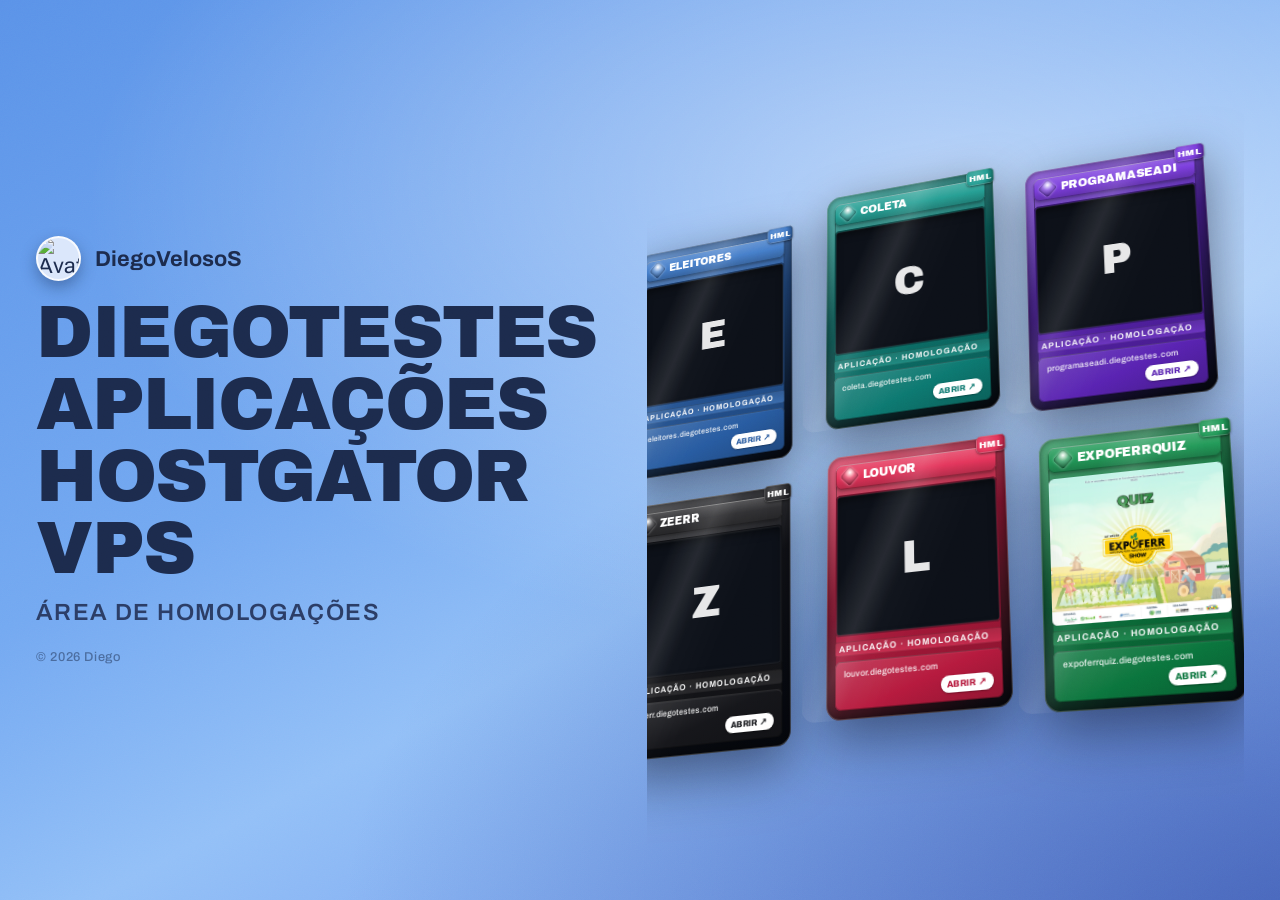
==== index.html @ e5ea360d "first commit Co-Authored-By: Claude Sonnet 5 <noreply@anthropic.com>" ====
<!doctype html>
<html lang="pt-BR">
<head>
<meta charset="utf-8">
<meta name="viewport" content="width=device-width, initial-scale=1">
<title>DiegoTestes — Aplicações HostGator VPS</title>
<meta name="description" content="Área de homologações — menu das aplicações hospedadas na VPS diegotestes.com">
<meta name="robots" content="noindex, nofollow">
<link rel="icon" href="data:image/svg+xml,%3Csvg xmlns='http://www.w3.org/2000/svg' viewBox='0 0 100 100'%3E%3Crect width='100' height='100' rx='24' fill='%235a8ee2'/%3E%3Ctext x='50' y='70' font-size='62' text-anchor='middle' fill='white' font-family='Arial' font-weight='bold'%3ED%3C/text%3E%3C/svg%3E">
<link rel="preconnect" href="https://fonts.googleapis.com">
<link rel="preconnect" href="https://fonts.gstatic.com" crossorigin>
<link href="https://fonts.googleapis.com/css2?family=Archivo+Black&family=Archivo:wght@400;500;600;700&display=swap" rel="stylesheet">
<style>
  :root{
    --ink:#1c2b4d;
    --ink-2:#2b3d66;
  }
  *{box-sizing:border-box;}
  html,body{margin:0;height:100%;}
  body{
    font-family:"Archivo",-apple-system,BlinkMacSystemFont,"Segoe UI",Roboto,Arial,sans-serif;
    color:var(--ink);
    height:100vh;height:100dvh;
    overflow:hidden;
    background:
      radial-gradient(120% 90% at 74% 22%, rgba(255,255,255,.50), rgba(255,255,255,0) 56%),
      radial-gradient(130% 120% at 102% 104%, rgba(38,58,140,.50), rgba(38,58,140,0) 58%),
      linear-gradient(152deg, #5b93e8 0%, #74a9f1 40%, #93c0f7 60%, #6b93ea 100%);
  }
  a{color:inherit;text-decoration:none;}

  /* fine film grain, like the reference */
  body::after{
    content:"";
    position:fixed;inset:0;
    pointer-events:none;
    opacity:.05;
    mix-blend-mode:overlay;
    background-image:url("data:image/svg+xml,%3Csvg xmlns='http://www.w3.org/2000/svg'%3E%3Cfilter id='n'%3E%3CfeTurbulence type='fractalNoise' baseFrequency='0.85' numOctaves='2' stitchTiles='stitch'/%3E%3C/filter%3E%3Crect width='100%25' height='100%25' filter='url(%23n)'/%3E%3C/svg%3E");
  }

  .page{
    position:relative;
    height:100%;
    display:flex;
    align-items:center;
    justify-content:center;
    gap:clamp(20px,4vw,64px);
    padding:clamp(16px,4vmin,64px);
    max-width:1480px;
    margin:0 auto;
    overflow:hidden;
  }

  /* ---------- HERO ---------- */
  .hero{
    flex:1 1 42%;
    max-width:560px;
    display:flex;
    flex-direction:column;
    justify-content:center;
    gap:clamp(.4rem,1.6vh,1.1rem);
    min-height:0;
  }
  .brand{display:flex;align-items:center;gap:.65em;width:max-content;font-size:clamp(1rem,2.4vmin,1.5rem);}
  .brand .avatar{
    width:2.1em;height:2.1em;border-radius:50%;
    border:2px solid rgba(255,255,255,.8);
    box-shadow:0 .3em .7em rgba(15,32,70,.35);
    background:#dbe7fb;object-fit:cover;flex:none;
  }
  .brand .who{font-weight:700;font-size:1em;color:var(--ink);}
  .brand:hover .who{text-decoration:underline;}

  .title{
    font-family:"Archivo Black","Archivo",sans-serif;
    font-weight:400;
    font-size:clamp(1.7rem, min(6.4vw, 9vh), 4.6rem);
    line-height:.98;
    letter-spacing:-.02em;
    text-transform:uppercase;
    color:var(--ink);
    margin:0;
  }
  .subtitle{
    font-size:clamp(.85rem, min(1.9vw, 2.6vh), 1.5rem);
    font-weight:600;
    letter-spacing:.06em;
    text-transform:uppercase;
    color:var(--ink-2);
    margin:0;
  }
  .sign{
    font-weight:500;
    font-size:clamp(.66rem, 1.2vw, .8rem);
    letter-spacing:.05em;
    color:var(--ink);
    opacity:.5;
    margin:.7rem 0 0;
  }

  /* ---------- STAGE / DECK 3D ---------- */
  .stage{
    flex:1 1 58%;
    height:100%;
    display:flex;
    align-items:center;
    justify-content:center;
    overflow:hidden;
    perspective:1600px;
    perspective-origin:60% 40%;
  }
  .deck{
    --cw:clamp(104px, min(14.5vw, 23vh), 210px);
    --gap:calc(var(--cw) * 0.16);
    display:grid;
    grid-template-columns:repeat(3, var(--cw));
    gap:var(--gap);
    transform-style:preserve-3d;
    transform:translateX(-4%) rotateX(20deg) rotateY(-18deg) rotate(-2.5deg);
  }
  /* ===== Carta estilo TCG ===== */
  .card{
    position:relative;
    display:block;
    width:var(--cw);
    aspect-ratio:5/7;
    font-size:calc(var(--cw) * 0.092);
    transform-style:preserve-3d;
    transform:translate3d(var(--tx,0), var(--ty,0), var(--tz,0)) rotate(var(--rot,0));
    transition:transform .45s cubic-bezier(.22,.61,.36,1), filter .45s ease;
    color:var(--fg,#fff);
    --edge:color-mix(in srgb, var(--accent) 52%, #05070d);
    --edge-hi:color-mix(in srgb, var(--accent) 68%, #ffffff);
    --panel:color-mix(in srgb, var(--accent) 80%, #0a0d16);
    --plate:color-mix(in srgb, var(--accent) 90%, #ffffff);
    filter:drop-shadow(0 calc(var(--cw)*0.10) calc(var(--cw)*0.14) rgba(6,10,25,.5));
  }
  .card:hover,
  .card:focus-visible{
    transform:translate3d(var(--tx,0), calc(var(--ty,0) - var(--cw)*0.09), calc(var(--tz,0) + var(--cw)*0.30)) rotate(0deg);
    filter:drop-shadow(0 calc(var(--cw)*0.16) calc(var(--cw)*0.18) rgba(6,10,25,.6));
    outline:none;
    z-index:5;
  }

  .card .frame{
    position:absolute;inset:0;
    display:flex;flex-direction:column;
    gap:.34em;
    padding:.5em;
    border-radius:.86em;
    background:linear-gradient(150deg, var(--edge-hi) 0%, var(--edge) 46%, #04060b 100%);
    box-shadow:
      inset 0 0 0 .055em rgba(255,255,255,.20),
      inset 0 0 .5em rgba(0,0,0,.55);
  }
  .card .frame::before{
    content:"";
    position:absolute;inset:.5em;
    border-radius:.5em;
    background:linear-gradient(160deg,
      color-mix(in srgb, var(--panel) 76%, #fff) 0%,
      var(--panel) 42%,
      color-mix(in srgb, var(--panel) 72%, #000) 100%);
    box-shadow:inset 0 0 0 .05em rgba(0,0,0,.4);
    z-index:0;
  }
  .card .frame > *{position:relative;z-index:1;}

  .card .titlebar{
    display:flex;align-items:center;gap:.4em;
    padding:.34em .5em;
    border-radius:.38em;
    background:linear-gradient(180deg,
      color-mix(in srgb, var(--plate) 82%, #fff) 0%,
      var(--plate) 52%,
      color-mix(in srgb, var(--plate) 78%, #000) 100%);
    box-shadow:
      inset 0 .05em 0 rgba(255,255,255,.45),
      inset 0 0 0 .05em rgba(0,0,0,.28),
      0 .1em .18em rgba(0,0,0,.32);
  }
  .card .gem{
    width:.8em;height:.8em;flex:none;
    border-radius:.12em;
    transform:rotate(45deg);
    background:radial-gradient(circle at 32% 30%, #fff 0%, var(--edge-hi) 42%, var(--edge) 100%);
    box-shadow:0 0 .18em rgba(255,255,255,.55), inset 0 0 .1em rgba(0,0,0,.45);
  }
  .card .cardname{
    flex:1;min-width:0;
    font-family:"Archivo Black","Archivo",sans-serif;
    font-size:.72em;line-height:1;
    letter-spacing:-.02em;
    text-transform:uppercase;
    white-space:nowrap;overflow:hidden;text-overflow:ellipsis;
  }

  .card .art{
    position:relative;
    flex:1;min-height:0;
    border-radius:.3em;
    overflow:hidden;
    background:#0c1018;
    box-shadow:
      inset 0 0 0 .09em var(--edge),
      inset 0 0 0 .13em rgba(255,255,255,.10),
      inset 0 .3em .55em rgba(0,0,0,.5);
  }
  .card .art:has(img.ready) .ph{opacity:0;}
  .card .art .ph{
    position:absolute;inset:0;
    display:flex;align-items:center;justify-content:center;
    font-family:"Archivo Black","Archivo",sans-serif;
    font-size:2.6em;line-height:1;
    color:#fff;opacity:.9;
    user-select:none;
  }
  .card .art img{
    position:absolute;inset:0;
    width:100%;height:100%;
    object-fit:cover;object-position:top center;
    opacity:0;transition:opacity .5s ease;
  }
  .card .art img.ready{opacity:1;}

  .card .typeline{
    padding:.24em .5em;
    border-radius:.3em;
    font-size:.5em;
    font-weight:700;
    letter-spacing:.12em;
    text-transform:uppercase;
    white-space:nowrap;overflow:hidden;text-overflow:ellipsis;
    background:linear-gradient(180deg,
      color-mix(in srgb, var(--plate) 74%, #000) 0%,
      color-mix(in srgb, var(--plate) 88%, #000) 100%);
    box-shadow:inset 0 0 0 .07em rgba(0,0,0,.32);
    opacity:.95;
  }

  .card .textbox{
    display:flex;flex-direction:column;gap:.3em;
    padding:.46em .55em;
    border-radius:.34em;
    background:linear-gradient(160deg,
      color-mix(in srgb, var(--panel) 86%, #fff) 0%,
      var(--panel) 52%,
      color-mix(in srgb, var(--panel) 80%, #000) 100%);
    box-shadow:inset 0 0 0 .06em rgba(0,0,0,.3), inset 0 .08em 0 rgba(255,255,255,.14);
  }
  .card .host{
    font-size:.5em;font-weight:600;opacity:.82;
    white-space:nowrap;overflow:hidden;text-overflow:ellipsis;
  }
  .card .row{
    display:flex;align-items:center;justify-content:flex-end;
  }
  .card .cta{
    font-size:.5em;font-weight:800;letter-spacing:.05em;
    padding:.36em .7em;border-radius:999px;
    background:var(--fg);color:var(--panel);
    box-shadow:0 .1em .2em rgba(0,0,0,.35);
  }

  .card .badge{
    position:absolute;right:-.16em;top:-.16em;z-index:3;
    min-width:1.7em;height:1.7em;padding:0 .32em;
    display:flex;align-items:center;justify-content:center;
    font-family:"Archivo Black","Archivo",sans-serif;
    font-size:.56em;letter-spacing:.03em;
    color:var(--fg);
    border-radius:.5em;
    background:radial-gradient(circle at 34% 28%,
      color-mix(in srgb, var(--plate) 86%, #fff) 0%,
      var(--plate) 52%, var(--edge) 100%);
    box-shadow:
      inset 0 0 0 .09em rgba(255,255,255,.28),
      inset 0 0 .2em rgba(0,0,0,.5),
      0 .12em .24em rgba(0,0,0,.45);
  }
  .card .foil{
    position:absolute;inset:0;z-index:4;
    border-radius:.86em;
    pointer-events:none;
    background:linear-gradient(115deg,
      transparent 32%,
      rgba(255,255,255,.32) 44%,
      rgba(255,255,255,.05) 52%,
      transparent 66%);
    mix-blend-mode:screen;
    opacity:.32;
    transform:translateX(-14%);
    transition:opacity .45s ease, transform .6s ease;
  }
  .card:hover .foil,
  .card:focus-visible .foil{opacity:.7;transform:translateX(14%);}

  .noscript{
    background:rgba(255,255,255,.92);
    border-radius:16px;padding:16px 20px;
    font-weight:600;color:var(--ink);
    max-width:360px;
  }

  /* ---------- RETRATO / TELAS ESTREITAS ---------- */
  @media (max-width:1000px){
    .page{
      flex-direction:column;
      justify-content:center;
      gap:clamp(12px,3vh,28px);
      padding:clamp(14px,4vw,32px);
    }
    .hero{flex:0 0 auto;max-width:none;gap:.35rem;}
    .title{font-size:clamp(1.4rem, min(7vw, 6.5vh), 2.9rem);}
    .stage{flex:1 1 auto;height:auto;width:100%;perspective:none;}
    .deck{
      --cw:min(43vw, 13.5vh);
      grid-template-columns:repeat(2, var(--cw));
      justify-content:center;
      transform:none;
    }
    .card{transform:none !important;aspect-ratio:3/4;}
  }
  @media (max-width:1000px) and (orientation:landscape){
    .page{flex-direction:row;}
    .hero{flex:1 1 38%;}
    .stage{height:100%;}
    .deck{--cw:min(19vw, 24vh);grid-template-columns:repeat(3, var(--cw));}
    .card{aspect-ratio:5/7;}
  }
</style>
</head>
<body>
  <main class="page">
    <section class="hero">
      <a class="brand" href="https://github.com/DiegoVelosoS" target="_blank" rel="noopener">
        <img class="avatar" src="https://github.com/DiegoVelosoS.png?size=140" alt="Avatar de DiegoVelosoS">
        <span class="who">DiegoVelosoS</span>
      </a>
      <h1 class="title">DiegoTestes Aplicações HostGator VPS</h1>
      <p class="subtitle">Área de homologações</p>
      <p class="sign">© 2026 Diego</p>
    </section>

    <section class="stage">
      <div class="deck" id="deck">
        <noscript><div class="noscript">Ative o JavaScript para carregar os cards das aplicações.</div></noscript>
      </div>
    </section>
  </main>

<script>
  /* =======================================================================
     👉 EDITE ESTA LISTA com as aplicações hospedadas na VPS (diegotestes.com).
        name   : nome da carta
        url    : link aberto ao clicar (tela de entrada da aplicação)
        accent : cor da carta (opcional; padrão azul)
        shot   : URL usada só para o print ao vivo (opcional; padrão = url)
        img    : caminho de uma imagem fixa p/ a "arte" (ex.: "assets/foo.png")
        noshot : true  -> não tenta screenshot, mostra só a inicial do app
        type   : texto da linha de tipo (padrão "Aplicação · Homologação")
        flavor : texto em itálico no rodapé da carta
        badge  : selo no canto (padrão "HML")
     ======================================================================= */
  const APPS = [
    { name: "Eleitores",     url: "https://eleitores.diegotestes.com",     accent: "#2f6fc4" },
    { name: "Coleta",        url: "https://coleta.diegotestes.com",        accent: "#0d9488" },
    { name: "ProgramasEADI", url: "https://programaseadi.diegotestes.com", accent: "#6d28d9" },
    { name: "Zeerr",         url: "https://zeerr.diegotestes.com",         accent: "#18181b" },
    { name: "Louvor",        url: "https://louvor.diegotestes.com",        accent: "#e11d48" },
    // expoferrquiz.diegotestes.com responde 404 -> usando imagem fixa em assets/.
    { name: "ExpoferrQuiz",  url: "https://expoferrquiz.diegotestes.com",  accent: "#0a8f47", img: "assets/expoferrquiz.png" },
  ];

  // deslocamento 3D por posição (fração da largura do card).
  //   tx = horizontal (- esquerda / + direita)   ty = vertical (- sobe / + desce)
  //   tz = profundidade (+ para frente)          rot = giro do card em graus
  // Padrão: coluna da ESQUERDA mais baixa e mais afastada; MEIO e DIREITA levantados e alinhados.
  const OFFSETS = [
    { tx: "-0.09", ty: "0.03",  tz: "0.04", rot: "-0.5deg" },  // 1  Eleitores      (col. esq, cima)
    { tx: "0",     ty: "-0.06", tz: "0.12", rot: "0.5deg"  },  // 2  Coleta         (col. meio, cima)
    { tx: "0",     ty: "0.00",  tz: "0.08", rot: "1.5deg"  },  // 3  ProgramasEADI  (col. dir, cima)
    { tx: "-0.09", ty: "0.03",  tz: "0.04", rot: "-0.5deg" },  // 4  Zeerr          (col. esq, baixo)
    { tx: "0",     ty: "-0.06", tz: "0.12", rot: "0.5deg"  },  // 5  Louvor         (col. meio, baixo)
    { tx: "0",     ty: "0.00",  tz: "0.08", rot: "1.5deg"  },  // 6  ExpoferrQuiz   (col. dir, baixo)
  ];

  const deck = document.getElementById("deck");
  const hostOf = url => { try { return new URL(url).hostname.replace(/^www\./,""); } catch { return url; } };

  function isLight(hex){
    const c = (hex||"").replace("#","");
    if (c.length < 6) return false;
    const r=parseInt(c.slice(0,2),16), g=parseInt(c.slice(2,4),16), b=parseInt(c.slice(4,6),16);
    return (0.2126*r + 0.7152*g + 0.0722*b) > 150;
  }

  // Provedores de screenshot (sem chave de API). Tenta o 1º; se falhar, o 2º.
  const PROVIDERS = [
    (url, n) => "https://s.wordpress.com/mshots/v1/" + encodeURIComponent(url) +
                "?w=900&h=675" + (n ? "&r=" + n : ""),
    (url)    => "https://image.thum.io/get/width/900/crop/720/noanimate/" + url,
  ];

  // Carrega o print com tentativas; se nada vier, fica só o placeholder (inicial do app).
  function loadShot(img, url){
    let provider = 0, tries = 0;
    const MAX = 6;
    const go = () => { img.src = PROVIDERS[provider](url, tries); };
    img.onload = () => {
      // mShots costuma devolver 1º uma imagem "gerando..." pequena — insiste até vir a real.
      if (provider === 0 && img.naturalWidth && img.naturalWidth < 600 && tries < MAX){
        tries++; setTimeout(go, 3500); return;
      }
      img.classList.add("ready");
    };
    img.onerror = () => {
      if (provider === 0 && tries < MAX){ tries++; setTimeout(go, 3500); return; }
      if (provider === 0){ provider = 1; tries = 0; go(); return; }
      img.remove(); // desiste sem quebrar o layout — sobra o placeholder
    };
    go();
  }

  const el = (tag, cls, text) => {
    const n = document.createElement(tag);
    if (cls) n.className = cls;
    if (text != null) n.textContent = text;
    return n;
  };

  APPS.forEach((app, i) => {
    const o = OFFSETS[i % OFFSETS.length];
    const a = el("a", "card");
    a.href = app.url;
    a.target = "_blank";
    a.rel = "noopener";
    a.setAttribute("aria-label", "Abrir " + app.name);
    a.style.setProperty("--accent", app.accent || "#2f6fc4");
    a.style.setProperty("--fg", isLight(app.accent) ? "#12203a" : "#ffffff");
    a.style.setProperty("--tx", `calc(var(--cw) * ${o.tx || 0})`);
    a.style.setProperty("--ty", `calc(var(--cw) * ${o.ty})`);
    a.style.setProperty("--tz", `calc(var(--cw) * ${o.tz})`);
    a.style.setProperty("--rot", o.rot);

    const frame = el("span", "frame");

    // faixa do nome (título da carta)
    const titlebar = el("span", "titlebar");
    titlebar.append(el("span", "gem"), el("span", "cardname", app.name));

    // janela de "arte" = print da tela inicial
    const art = el("span", "art");
    const ph = el("span", "ph", (app.name || "?").trim().charAt(0).toUpperCase());
    const img = el("img");
    img.loading = "lazy"; img.alt = "";
    art.append(ph, img);
    if (app.img){                         // imagem local/fixa (ex.: assets/xxx.png)
      img.src = app.img;
      img.onload = () => img.classList.add("ready");
      img.onerror = () => img.remove();
    } else if (app.noshot){               // sem print
      img.remove();
    } else {
      loadShot(img, app.shot || app.url); // screenshot ao vivo
    }

    // linha de tipo
    const typeline = el("span", "typeline", app.type || "Aplicação · Homologação");

    // caixa de texto (rodapé da carta)
    const textbox = el("span", "textbox");
    const row = el("span", "row");
    row.append(el("span", "cta", "ABRIR ↗"));
    textbox.append(el("span", "host", hostOf(app.url)), row);

    frame.append(titlebar, art, typeline, textbox);
    a.append(frame, el("span", "badge", app.badge || "HML"), el("span", "foil"));
    deck.appendChild(a);
  });
</script>
</body>
</html>
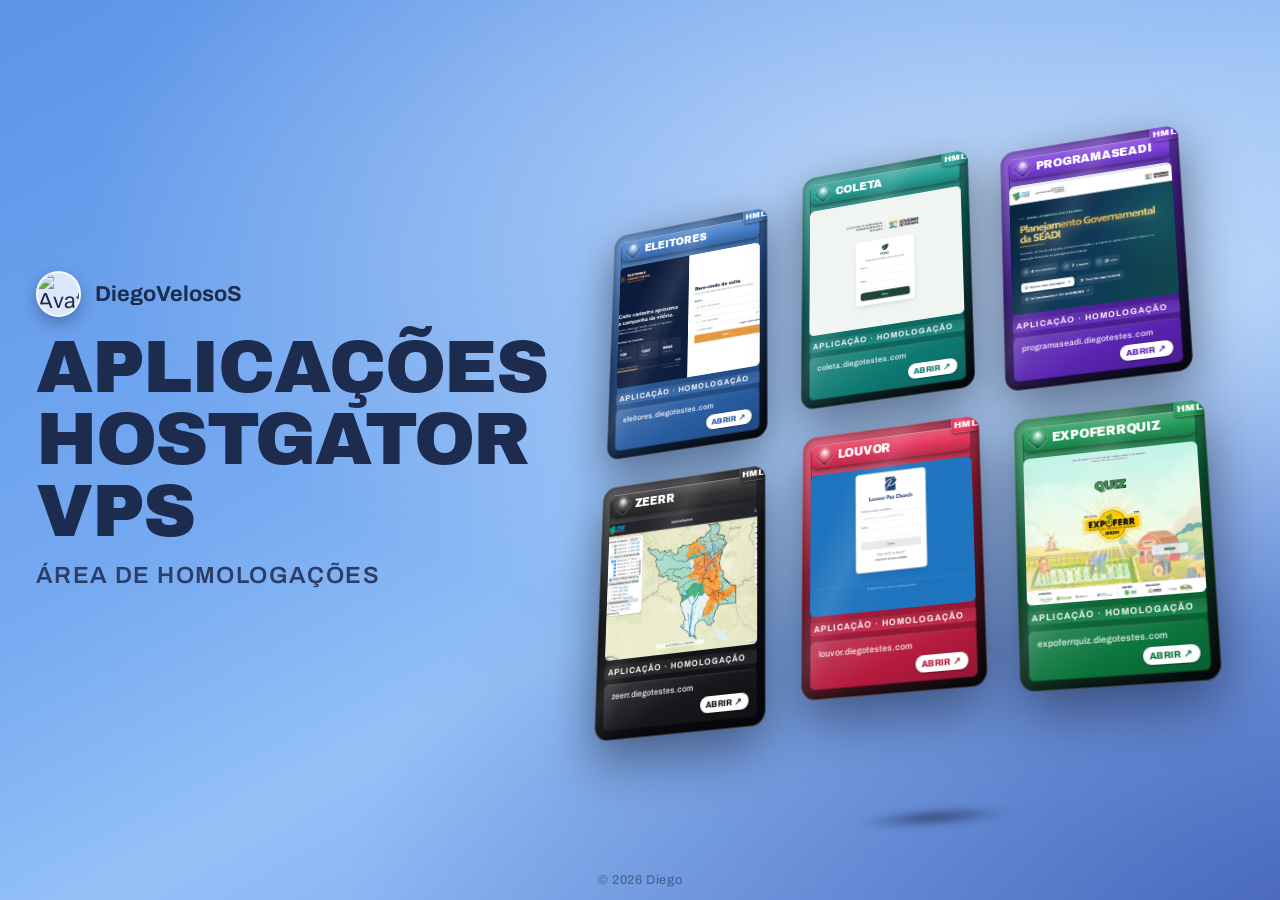
==== commit 57c1c716: "Refatora site com módulos de animação, estilos e novas imagens Move a página estática para uma estru" ====
--- a/index.html
+++ b/index.html
@@ -10,476 +10,34 @@
 <link rel="preconnect" href="https://fonts.googleapis.com">
 <link rel="preconnect" href="https://fonts.gstatic.com" crossorigin>
 <link href="https://fonts.googleapis.com/css2?family=Archivo+Black&family=Archivo:wght@400;500;600;700&display=swap" rel="stylesheet">
-<style>
-  :root{
-    --ink:#1c2b4d;
-    --ink-2:#2b3d66;
-  }
-  *{box-sizing:border-box;}
-  html,body{margin:0;height:100%;}
-  body{
-    font-family:"Archivo",-apple-system,BlinkMacSystemFont,"Segoe UI",Roboto,Arial,sans-serif;
-    color:var(--ink);
-    height:100vh;height:100dvh;
-    overflow:hidden;
-    background:
-      radial-gradient(120% 90% at 74% 22%, rgba(255,255,255,.50), rgba(255,255,255,0) 56%),
-      radial-gradient(130% 120% at 102% 104%, rgba(38,58,140,.50), rgba(38,58,140,0) 58%),
-      linear-gradient(152deg, #5b93e8 0%, #74a9f1 40%, #93c0f7 60%, #6b93ea 100%);
-  }
-  a{color:inherit;text-decoration:none;}
-
-  /* fine film grain, like the reference */
-  body::after{
-    content:"";
-    position:fixed;inset:0;
-    pointer-events:none;
-    opacity:.05;
-    mix-blend-mode:overlay;
-    background-image:url("data:image/svg+xml,%3Csvg xmlns='http://www.w3.org/2000/svg'%3E%3Cfilter id='n'%3E%3CfeTurbulence type='fractalNoise' baseFrequency='0.85' numOctaves='2' stitchTiles='stitch'/%3E%3C/filter%3E%3Crect width='100%25' height='100%25' filter='url(%23n)'/%3E%3C/svg%3E");
-  }
-
-  .page{
-    position:relative;
-    height:100%;
-    display:flex;
-    align-items:center;
-    justify-content:center;
-    gap:clamp(20px,4vw,64px);
-    padding:clamp(16px,4vmin,64px);
-    max-width:1480px;
-    margin:0 auto;
-    overflow:hidden;
-  }
-
-  /* ---------- HERO ---------- */
-  .hero{
-    flex:1 1 42%;
-    max-width:560px;
-    display:flex;
-    flex-direction:column;
-    justify-content:center;
-    gap:clamp(.4rem,1.6vh,1.1rem);
-    min-height:0;
-  }
-  .brand{display:flex;align-items:center;gap:.65em;width:max-content;font-size:clamp(1rem,2.4vmin,1.5rem);}
-  .brand .avatar{
-    width:2.1em;height:2.1em;border-radius:50%;
-    border:2px solid rgba(255,255,255,.8);
-    box-shadow:0 .3em .7em rgba(15,32,70,.35);
-    background:#dbe7fb;object-fit:cover;flex:none;
-  }
-  .brand .who{font-weight:700;font-size:1em;color:var(--ink);}
-  .brand:hover .who{text-decoration:underline;}
-
-  .title{
-    font-family:"Archivo Black","Archivo",sans-serif;
-    font-weight:400;
-    font-size:clamp(1.7rem, min(6.4vw, 9vh), 4.6rem);
-    line-height:.98;
-    letter-spacing:-.02em;
-    text-transform:uppercase;
-    color:var(--ink);
-    margin:0;
-  }
-  .subtitle{
-    font-size:clamp(.85rem, min(1.9vw, 2.6vh), 1.5rem);
-    font-weight:600;
-    letter-spacing:.06em;
-    text-transform:uppercase;
-    color:var(--ink-2);
-    margin:0;
-  }
-  .sign{
-    font-weight:500;
-    font-size:clamp(.66rem, 1.2vw, .8rem);
-    letter-spacing:.05em;
-    color:var(--ink);
-    opacity:.5;
-    margin:.7rem 0 0;
-  }
-
-  /* ---------- STAGE / DECK 3D ---------- */
-  .stage{
-    flex:1 1 58%;
-    height:100%;
-    display:flex;
-    align-items:center;
-    justify-content:center;
-    overflow:hidden;
-    perspective:1600px;
-    perspective-origin:60% 40%;
-  }
-  .deck{
-    --cw:clamp(104px, min(14.5vw, 23vh), 210px);
-    --gap:calc(var(--cw) * 0.16);
-    display:grid;
-    grid-template-columns:repeat(3, var(--cw));
-    gap:var(--gap);
-    transform-style:preserve-3d;
-    transform:translateX(-4%) rotateX(20deg) rotateY(-18deg) rotate(-2.5deg);
-  }
-  /* ===== Carta estilo TCG ===== */
-  .card{
-    position:relative;
-    display:block;
-    width:var(--cw);
-    aspect-ratio:5/7;
-    font-size:calc(var(--cw) * 0.092);
-    transform-style:preserve-3d;
-    transform:translate3d(var(--tx,0), var(--ty,0), var(--tz,0)) rotate(var(--rot,0));
-    transition:transform .45s cubic-bezier(.22,.61,.36,1), filter .45s ease;
-    color:var(--fg,#fff);
-    --edge:color-mix(in srgb, var(--accent) 52%, #05070d);
-    --edge-hi:color-mix(in srgb, var(--accent) 68%, #ffffff);
-    --panel:color-mix(in srgb, var(--accent) 80%, #0a0d16);
-    --plate:color-mix(in srgb, var(--accent) 90%, #ffffff);
-    filter:drop-shadow(0 calc(var(--cw)*0.10) calc(var(--cw)*0.14) rgba(6,10,25,.5));
-  }
-  .card:hover,
-  .card:focus-visible{
-    transform:translate3d(var(--tx,0), calc(var(--ty,0) - var(--cw)*0.09), calc(var(--tz,0) + var(--cw)*0.30)) rotate(0deg);
-    filter:drop-shadow(0 calc(var(--cw)*0.16) calc(var(--cw)*0.18) rgba(6,10,25,.6));
-    outline:none;
-    z-index:5;
-  }
-
-  .card .frame{
-    position:absolute;inset:0;
-    display:flex;flex-direction:column;
-    gap:.34em;
-    padding:.5em;
-    border-radius:.86em;
-    background:linear-gradient(150deg, var(--edge-hi) 0%, var(--edge) 46%, #04060b 100%);
-    box-shadow:
-      inset 0 0 0 .055em rgba(255,255,255,.20),
-      inset 0 0 .5em rgba(0,0,0,.55);
-  }
-  .card .frame::before{
-    content:"";
-    position:absolute;inset:.5em;
-    border-radius:.5em;
-    background:linear-gradient(160deg,
-      color-mix(in srgb, var(--panel) 76%, #fff) 0%,
-      var(--panel) 42%,
-      color-mix(in srgb, var(--panel) 72%, #000) 100%);
-    box-shadow:inset 0 0 0 .05em rgba(0,0,0,.4);
-    z-index:0;
-  }
-  .card .frame > *{position:relative;z-index:1;}
-
-  .card .titlebar{
-    display:flex;align-items:center;gap:.4em;
-    padding:.34em .5em;
-    border-radius:.38em;
-    background:linear-gradient(180deg,
-      color-mix(in srgb, var(--plate) 82%, #fff) 0%,
-      var(--plate) 52%,
-      color-mix(in srgb, var(--plate) 78%, #000) 100%);
-    box-shadow:
-      inset 0 .05em 0 rgba(255,255,255,.45),
-      inset 0 0 0 .05em rgba(0,0,0,.28),
-      0 .1em .18em rgba(0,0,0,.32);
-  }
-  .card .gem{
-    width:.8em;height:.8em;flex:none;
-    border-radius:.12em;
-    transform:rotate(45deg);
-    background:radial-gradient(circle at 32% 30%, #fff 0%, var(--edge-hi) 42%, var(--edge) 100%);
-    box-shadow:0 0 .18em rgba(255,255,255,.55), inset 0 0 .1em rgba(0,0,0,.45);
-  }
-  .card .cardname{
-    flex:1;min-width:0;
-    font-family:"Archivo Black","Archivo",sans-serif;
-    font-size:.72em;line-height:1;
-    letter-spacing:-.02em;
-    text-transform:uppercase;
-    white-space:nowrap;overflow:hidden;text-overflow:ellipsis;
-  }
-
-  .card .art{
-    position:relative;
-    flex:1;min-height:0;
-    border-radius:.3em;
-    overflow:hidden;
-    background:#0c1018;
-    box-shadow:
-      inset 0 0 0 .09em var(--edge),
-      inset 0 0 0 .13em rgba(255,255,255,.10),
-      inset 0 .3em .55em rgba(0,0,0,.5);
-  }
-  .card .art:has(img.ready) .ph{opacity:0;}
-  .card .art .ph{
-    position:absolute;inset:0;
-    display:flex;align-items:center;justify-content:center;
-    font-family:"Archivo Black","Archivo",sans-serif;
-    font-size:2.6em;line-height:1;
-    color:#fff;opacity:.9;
-    user-select:none;
-  }
-  .card .art img{
-    position:absolute;inset:0;
-    width:100%;height:100%;
-    object-fit:cover;object-position:top center;
-    opacity:0;transition:opacity .5s ease;
-  }
-  .card .art img.ready{opacity:1;}
-
-  .card .typeline{
-    padding:.24em .5em;
-    border-radius:.3em;
-    font-size:.5em;
-    font-weight:700;
-    letter-spacing:.12em;
-    text-transform:uppercase;
-    white-space:nowrap;overflow:hidden;text-overflow:ellipsis;
-    background:linear-gradient(180deg,
-      color-mix(in srgb, var(--plate) 74%, #000) 0%,
-      color-mix(in srgb, var(--plate) 88%, #000) 100%);
-    box-shadow:inset 0 0 0 .07em rgba(0,0,0,.32);
-    opacity:.95;
-  }
-
-  .card .textbox{
-    display:flex;flex-direction:column;gap:.3em;
-    padding:.46em .55em;
-    border-radius:.34em;
-    background:linear-gradient(160deg,
-      color-mix(in srgb, var(--panel) 86%, #fff) 0%,
-      var(--panel) 52%,
-      color-mix(in srgb, var(--panel) 80%, #000) 100%);
-    box-shadow:inset 0 0 0 .06em rgba(0,0,0,.3), inset 0 .08em 0 rgba(255,255,255,.14);
-  }
-  .card .host{
-    font-size:.5em;font-weight:600;opacity:.82;
-    white-space:nowrap;overflow:hidden;text-overflow:ellipsis;
-  }
-  .card .row{
-    display:flex;align-items:center;justify-content:flex-end;
-  }
-  .card .cta{
-    font-size:.5em;font-weight:800;letter-spacing:.05em;
-    padding:.36em .7em;border-radius:999px;
-    background:var(--fg);color:var(--panel);
-    box-shadow:0 .1em .2em rgba(0,0,0,.35);
-  }
-
-  .card .badge{
-    position:absolute;right:-.16em;top:-.16em;z-index:3;
-    min-width:1.7em;height:1.7em;padding:0 .32em;
-    display:flex;align-items:center;justify-content:center;
-    font-family:"Archivo Black","Archivo",sans-serif;
-    font-size:.56em;letter-spacing:.03em;
-    color:var(--fg);
-    border-radius:.5em;
-    background:radial-gradient(circle at 34% 28%,
-      color-mix(in srgb, var(--plate) 86%, #fff) 0%,
-      var(--plate) 52%, var(--edge) 100%);
-    box-shadow:
-      inset 0 0 0 .09em rgba(255,255,255,.28),
-      inset 0 0 .2em rgba(0,0,0,.5),
-      0 .12em .24em rgba(0,0,0,.45);
-  }
-  .card .foil{
-    position:absolute;inset:0;z-index:4;
-    border-radius:.86em;
-    pointer-events:none;
-    background:linear-gradient(115deg,
-      transparent 32%,
-      rgba(255,255,255,.32) 44%,
-      rgba(255,255,255,.05) 52%,
-      transparent 66%);
-    mix-blend-mode:screen;
-    opacity:.32;
-    transform:translateX(-14%);
-    transition:opacity .45s ease, transform .6s ease;
-  }
-  .card:hover .foil,
-  .card:focus-visible .foil{opacity:.7;transform:translateX(14%);}
-
-  .noscript{
-    background:rgba(255,255,255,.92);
-    border-radius:16px;padding:16px 20px;
-    font-weight:600;color:var(--ink);
-    max-width:360px;
-  }
-
-  /* ---------- RETRATO / TELAS ESTREITAS ---------- */
-  @media (max-width:1000px){
-    .page{
-      flex-direction:column;
-      justify-content:center;
-      gap:clamp(12px,3vh,28px);
-      padding:clamp(14px,4vw,32px);
-    }
-    .hero{flex:0 0 auto;max-width:none;gap:.35rem;}
-    .title{font-size:clamp(1.4rem, min(7vw, 6.5vh), 2.9rem);}
-    .stage{flex:1 1 auto;height:auto;width:100%;perspective:none;}
-    .deck{
-      --cw:min(43vw, 13.5vh);
-      grid-template-columns:repeat(2, var(--cw));
-      justify-content:center;
-      transform:none;
-    }
-    .card{transform:none !important;aspect-ratio:3/4;}
-  }
-  @media (max-width:1000px) and (orientation:landscape){
-    .page{flex-direction:row;}
-    .hero{flex:1 1 38%;}
-    .stage{height:100%;}
-    .deck{--cw:min(19vw, 24vh);grid-template-columns:repeat(3, var(--cw));}
-    .card{aspect-ratio:5/7;}
-  }
-</style>
+<link rel="stylesheet" href="assets/styles/index.css">
 </head>
 <body>
+  <div class="bg-clouds" id="bgClouds" aria-hidden="true"></div>
+  <div class="bg-clouds bg-clouds--bottom" id="bgCloudsBottom" aria-hidden="true"></div>
+
   <main class="page">
     <section class="hero">
       <a class="brand" href="https://github.com/DiegoVelosoS" target="_blank" rel="noopener">
         <img class="avatar" src="https://github.com/DiegoVelosoS.png?size=140" alt="Avatar de DiegoVelosoS">
         <span class="who">DiegoVelosoS</span>
       </a>
-      <h1 class="title">DiegoTestes Aplicações HostGator VPS</h1>
+      <h1 class="title">Aplicações HostGator VPS</h1>
       <p class="subtitle">Área de homologações</p>
-      <p class="sign">© 2026 Diego</p>
     </section>
 
     <section class="stage">
+      <div class="floor-shadow" aria-hidden="true"></div>
       <div class="deck" id="deck">
         <noscript><div class="noscript">Ative o JavaScript para carregar os cards das aplicações.</div></noscript>
       </div>
     </section>
   </main>
 
-<script>
-  /* =======================================================================
-     👉 EDITE ESTA LISTA com as aplicações hospedadas na VPS (diegotestes.com).
-        name   : nome da carta
-        url    : link aberto ao clicar (tela de entrada da aplicação)
-        accent : cor da carta (opcional; padrão azul)
-        shot   : URL usada só para o print ao vivo (opcional; padrão = url)
-        img    : caminho de uma imagem fixa p/ a "arte" (ex.: "assets/foo.png")
-        noshot : true  -> não tenta screenshot, mostra só a inicial do app
-        type   : texto da linha de tipo (padrão "Aplicação · Homologação")
-        flavor : texto em itálico no rodapé da carta
-        badge  : selo no canto (padrão "HML")
-     ======================================================================= */
-  const APPS = [
-    { name: "Eleitores",     url: "https://eleitores.diegotestes.com",     accent: "#2f6fc4" },
-    { name: "Coleta",        url: "https://coleta.diegotestes.com",        accent: "#0d9488" },
-    { name: "ProgramasEADI", url: "https://programaseadi.diegotestes.com", accent: "#6d28d9" },
-    { name: "Zeerr",         url: "https://zeerr.diegotestes.com",         accent: "#18181b" },
-    { name: "Louvor",        url: "https://louvor.diegotestes.com",        accent: "#e11d48" },
-    // expoferrquiz.diegotestes.com responde 404 -> usando imagem fixa em assets/.
-    { name: "ExpoferrQuiz",  url: "https://expoferrquiz.diegotestes.com",  accent: "#0a8f47", img: "assets/expoferrquiz.png" },
-  ];
+  <footer class="site-footer">
+    <p class="sign">© 2026 Diego</p>
+  </footer>
 
-  // deslocamento 3D por posição (fração da largura do card).
-  //   tx = horizontal (- esquerda / + direita)   ty = vertical (- sobe / + desce)
-  //   tz = profundidade (+ para frente)          rot = giro do card em graus
-  // Padrão: coluna da ESQUERDA mais baixa e mais afastada; MEIO e DIREITA levantados e alinhados.
-  const OFFSETS = [
-    { tx: "-0.09", ty: "0.03",  tz: "0.04", rot: "-0.5deg" },  // 1  Eleitores      (col. esq, cima)
-    { tx: "0",     ty: "-0.06", tz: "0.12", rot: "0.5deg"  },  // 2  Coleta         (col. meio, cima)
-    { tx: "0",     ty: "0.00",  tz: "0.08", rot: "1.5deg"  },  // 3  ProgramasEADI  (col. dir, cima)
-    { tx: "-0.09", ty: "0.03",  tz: "0.04", rot: "-0.5deg" },  // 4  Zeerr          (col. esq, baixo)
-    { tx: "0",     ty: "-0.06", tz: "0.12", rot: "0.5deg"  },  // 5  Louvor         (col. meio, baixo)
-    { tx: "0",     ty: "0.00",  tz: "0.08", rot: "1.5deg"  },  // 6  ExpoferrQuiz   (col. dir, baixo)
-  ];
-
-  const deck = document.getElementById("deck");
-  const hostOf = url => { try { return new URL(url).hostname.replace(/^www\./,""); } catch { return url; } };
-
-  function isLight(hex){
-    const c = (hex||"").replace("#","");
-    if (c.length < 6) return false;
-    const r=parseInt(c.slice(0,2),16), g=parseInt(c.slice(2,4),16), b=parseInt(c.slice(4,6),16);
-    return (0.2126*r + 0.7152*g + 0.0722*b) > 150;
-  }
-
-  // Provedores de screenshot (sem chave de API). Tenta o 1º; se falhar, o 2º.
-  const PROVIDERS = [
-    (url, n) => "https://s.wordpress.com/mshots/v1/" + encodeURIComponent(url) +
-                "?w=900&h=675" + (n ? "&r=" + n : ""),
-    (url)    => "https://image.thum.io/get/width/900/crop/720/noanimate/" + url,
-  ];
-
-  // Carrega o print com tentativas; se nada vier, fica só o placeholder (inicial do app).
-  function loadShot(img, url){
-    let provider = 0, tries = 0;
-    const MAX = 6;
-    const go = () => { img.src = PROVIDERS[provider](url, tries); };
-    img.onload = () => {
-      // mShots costuma devolver 1º uma imagem "gerando..." pequena — insiste até vir a real.
-      if (provider === 0 && img.naturalWidth && img.naturalWidth < 600 && tries < MAX){
-        tries++; setTimeout(go, 3500); return;
-      }
-      img.classList.add("ready");
-    };
-    img.onerror = () => {
-      if (provider === 0 && tries < MAX){ tries++; setTimeout(go, 3500); return; }
-      if (provider === 0){ provider = 1; tries = 0; go(); return; }
-      img.remove(); // desiste sem quebrar o layout — sobra o placeholder
-    };
-    go();
-  }
-
-  const el = (tag, cls, text) => {
-    const n = document.createElement(tag);
-    if (cls) n.className = cls;
-    if (text != null) n.textContent = text;
-    return n;
-  };
-
-  APPS.forEach((app, i) => {
-    const o = OFFSETS[i % OFFSETS.length];
-    const a = el("a", "card");
-    a.href = app.url;
-    a.target = "_blank";
-    a.rel = "noopener";
-    a.setAttribute("aria-label", "Abrir " + app.name);
-    a.style.setProperty("--accent", app.accent || "#2f6fc4");
-    a.style.setProperty("--fg", isLight(app.accent) ? "#12203a" : "#ffffff");
-    a.style.setProperty("--tx", `calc(var(--cw) * ${o.tx || 0})`);
-    a.style.setProperty("--ty", `calc(var(--cw) * ${o.ty})`);
-    a.style.setProperty("--tz", `calc(var(--cw) * ${o.tz})`);
-    a.style.setProperty("--rot", o.rot);
-
-    const frame = el("span", "frame");
-
-    // faixa do nome (título da carta)
-    const titlebar = el("span", "titlebar");
-    titlebar.append(el("span", "gem"), el("span", "cardname", app.name));
-
-    // janela de "arte" = print da tela inicial
-    const art = el("span", "art");
-    const ph = el("span", "ph", (app.name || "?").trim().charAt(0).toUpperCase());
-    const img = el("img");
-    img.loading = "lazy"; img.alt = "";
-    art.append(ph, img);
-    if (app.img){                         // imagem local/fixa (ex.: assets/xxx.png)
-      img.src = app.img;
-      img.onload = () => img.classList.add("ready");
-      img.onerror = () => img.remove();
-    } else if (app.noshot){               // sem print
-      img.remove();
-    } else {
-      loadShot(img, app.shot || app.url); // screenshot ao vivo
-    }
-
-    // linha de tipo
-    const typeline = el("span", "typeline", app.type || "Aplicação · Homologação");
-
-    // caixa de texto (rodapé da carta)
-    const textbox = el("span", "textbox");
-    const row = el("span", "row");
-    row.append(el("span", "cta", "ABRIR ↗"));
-    textbox.append(el("span", "host", hostOf(app.url)), row);
-
-    frame.append(titlebar, art, typeline, textbox);
-    a.append(frame, el("span", "badge", app.badge || "HML"), el("span", "foil"));
-    deck.appendChild(a);
-  });
-</script>
+  <script type="module" src="assets/scripts/main.js"></script>
 </body>
 </html>
--- a/assets/styles/index.css
+++ b/assets/styles/index.css
@@ -0,0 +1,10 @@
+/* Ponto de entrada das folhas de estilo — importadas na ordem da cascata.
+   Adicione novos módulos abaixo conforme a estrutura crescer. */
+@import "./tokens.css";
+@import "./base.css";
+@import "./layout.css";
+@import "./hero.css";
+@import "./deck.css";
+@import "./card.css";
+@import "./animations.css";
+@import "./responsive.css";
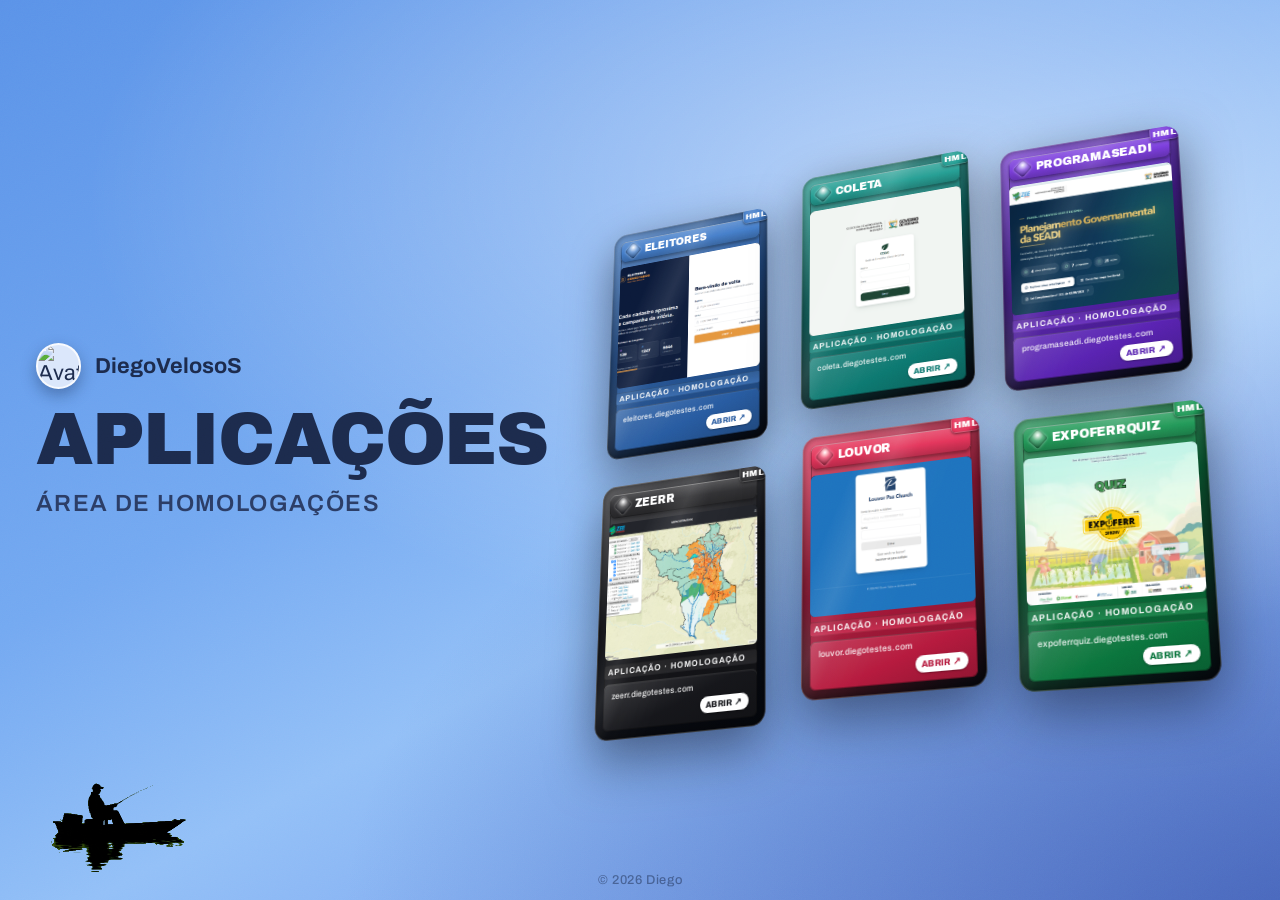
==== commit 68fb0367: "ddd" ====
--- a/index.html
+++ b/index.html
@@ -16,18 +16,22 @@
   <div class="bg-clouds" id="bgClouds" aria-hidden="true"></div>
   <div class="bg-clouds bg-clouds--bottom" id="bgCloudsBottom" aria-hidden="true"></div>
 
+  <div class="fishing-gif" id="fishingGif" aria-hidden="true">
+    <img src="assets/images/pescando.gif" alt="">
+    <canvas></canvas>
+  </div>
+
   <main class="page">
     <section class="hero">
       <a class="brand" href="https://github.com/DiegoVelosoS" target="_blank" rel="noopener">
         <img class="avatar" src="https://github.com/DiegoVelosoS.png?size=140" alt="Avatar de DiegoVelosoS">
         <span class="who">DiegoVelosoS</span>
       </a>
-      <h1 class="title">Aplicações HostGator VPS</h1>
+      <h1 class="title">Aplicações</h1>
       <p class="subtitle">Área de homologações</p>
     </section>
 
     <section class="stage">
-      <div class="floor-shadow" aria-hidden="true"></div>
       <div class="deck" id="deck">
         <noscript><div class="noscript">Ative o JavaScript para carregar os cards das aplicações.</div></noscript>
       </div>
--- a/assets/styles/index.css
+++ b/assets/styles/index.css
@@ -7,4 +7,5 @@
 @import "./deck.css";
 @import "./card.css";
 @import "./animations.css";
+@import "./fishing-gif.css";
 @import "./responsive.css";
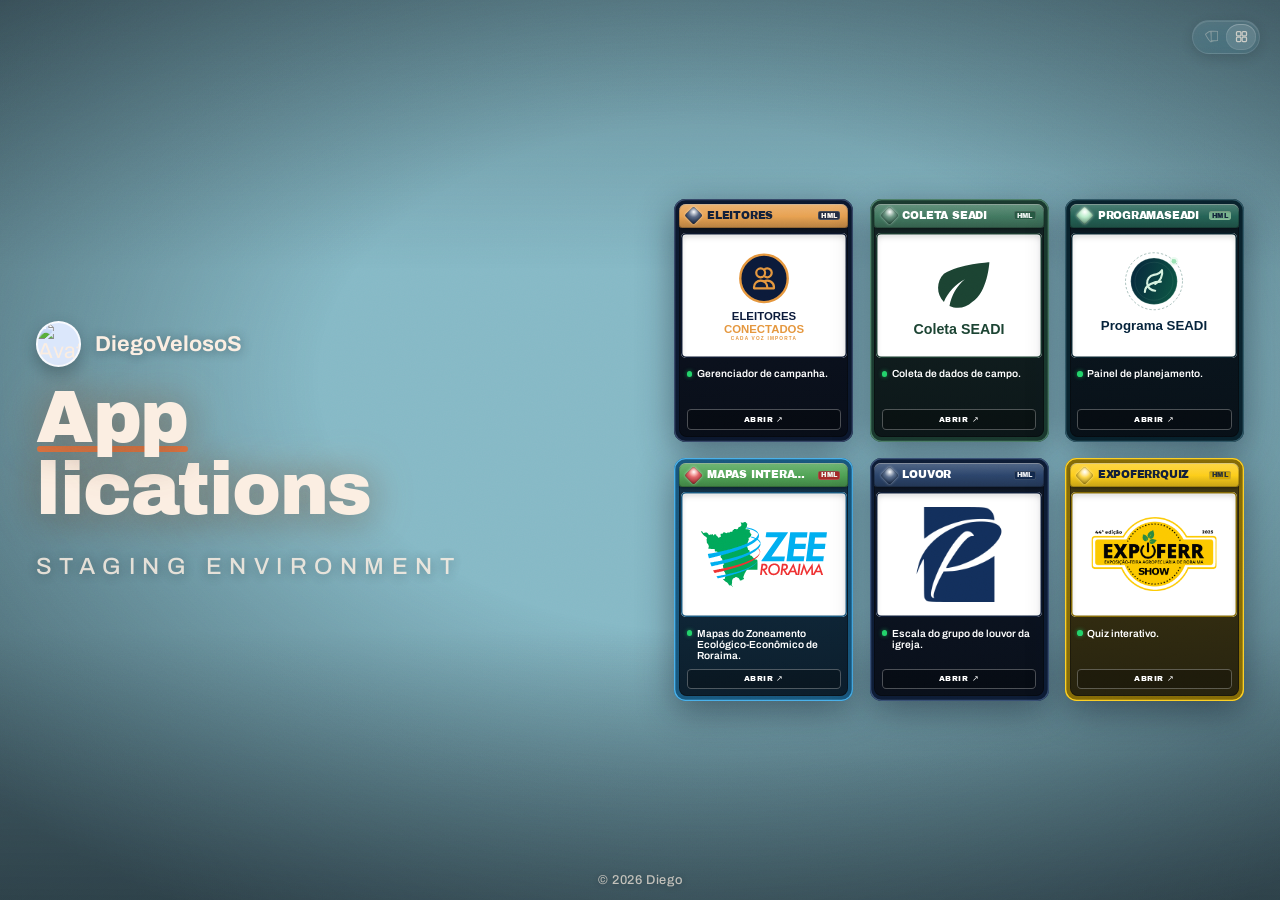
==== commit cb5ad2b3: "Limpa o repositório e mantém só os arquivos em uso Remove a área de animações antiga (#fx), nuvens e" ====
--- a/index.html
+++ b/index.html
@@ -12,14 +12,17 @@
 <link href="https://fonts.googleapis.com/css2?family=Archivo+Black&family=Archivo:wght@400;500;600;700&display=swap" rel="stylesheet">
 <link rel="stylesheet" href="assets/styles/index.css">
 </head>
-<body>
-  <div class="bg-clouds" id="bgClouds" aria-hidden="true"></div>
-  <div class="bg-clouds bg-clouds--bottom" id="bgCloudsBottom" aria-hidden="true"></div>
+<body class="layout-org">
+  <video class="bg-video" id="bgVideo" src="assets/videos/portal.mp4" autoplay muted loop playsinline preload="auto" aria-hidden="true"></video>
 
-  <div class="fishing-gif" id="fishingGif" aria-hidden="true">
-    <img src="assets/images/pescando.gif" alt="">
-    <canvas></canvas>
-  </div>
+  <button class="layout-switch" id="layoutSwitch" type="button" role="switch" aria-checked="true" aria-label="Modo organizado" title="Alternar layout">
+    <span class="opt opt-cards" aria-hidden="true">
+      <svg viewBox="3 3.75 25.5 25.5"><g transform="translate(0,32) scale(0.1,-0.1)" fill="currentColor"><path d="M73 239 c-24 -17 -43 -36 -43 -42 0 -18 89 -147 106 -154 8 -3 20 -1 27 5 7 6 37 12 67 14 l55 3 0 100 0 100 -85 2 c-79 1 -88 -1 -127 -28z m69 -84 c2 -52 1 -95 -2 -95 -5 0 -81 114 -88 131 -3 7 66 59 80 59 3 0 8 -43 10 -95z m128 10 l0 -85 -55 0 -55 0 0 85 0 85 55 0 55 0 0 -85z"/></g></svg>
+    </span>
+    <span class="opt opt-grid" aria-hidden="true">
+      <svg viewBox="0 0 24 24" fill="none" stroke="currentColor" stroke-width="2"><rect x="4" y="4" width="7" height="7" rx="1.5"/><rect x="13" y="4" width="7" height="7" rx="1.5"/><rect x="4" y="13" width="7" height="7" rx="1.5"/><rect x="13" y="13" width="7" height="7" rx="1.5"/></svg>
+    </span>
+  </button>
 
   <main class="page">
     <section class="hero">
@@ -27,8 +30,8 @@
         <img class="avatar" src="https://github.com/DiegoVelosoS.png?size=140" alt="Avatar de DiegoVelosoS">
         <span class="who">DiegoVelosoS</span>
       </a>
-      <h1 class="title">Aplicações</h1>
-      <p class="subtitle">Área de homologações</p>
+      <h1 class="title"><span class="title-mark">App<span class="title-bar" aria-hidden="true"></span></span>lications</h1>
+      <p class="subtitle">Staging environment</p>
     </section>
 
     <section class="stage">
--- a/assets/styles/index.css
+++ b/assets/styles/index.css
@@ -6,6 +6,7 @@
 @import "./hero.css";
 @import "./deck.css";
 @import "./card.css";
-@import "./animations.css";
-@import "./fishing-gif.css";
+@import "./portal.css";
 @import "./responsive.css";
+@import "./layout-switch.css";
+@import "./hover-fx.css";
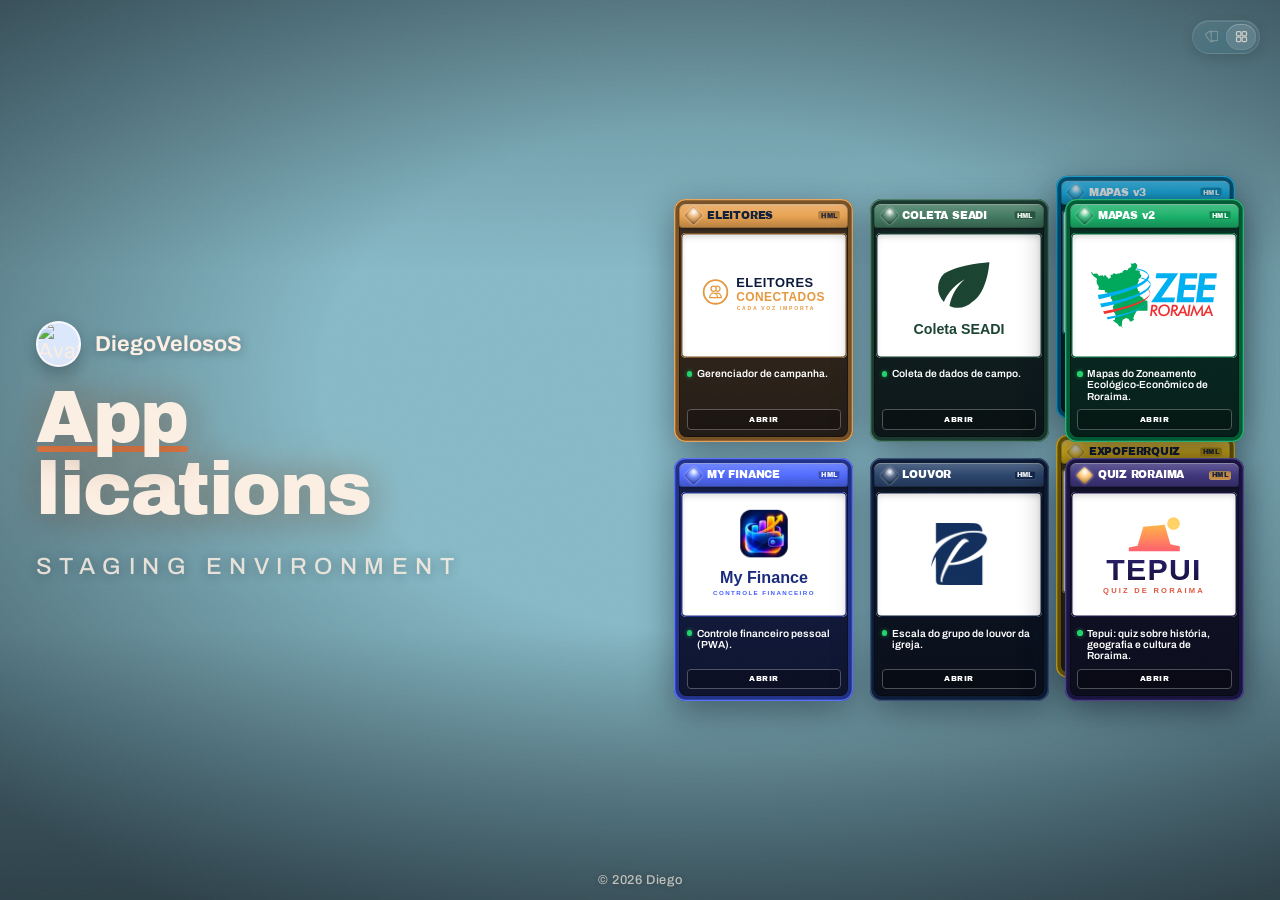
==== commit 2db8c47b: "Usa o favicon da marca (rosto com fone) também na página principal - favicon.png e apple-touch-icon." ====
--- a/index.html
+++ b/index.html
@@ -6,7 +6,8 @@
 <title>DiegoTestes — Aplicações HostGator VPS</title>
 <meta name="description" content="Área de homologações — menu das aplicações hospedadas na VPS diegotestes.com">
 <meta name="robots" content="noindex, nofollow">
-<link rel="icon" href="data:image/svg+xml,%3Csvg xmlns='http://www.w3.org/2000/svg' viewBox='0 0 100 100'%3E%3Crect width='100' height='100' rx='24' fill='%235a8ee2'/%3E%3Ctext x='50' y='70' font-size='62' text-anchor='middle' fill='white' font-family='Arial' font-weight='bold'%3ED%3C/text%3E%3C/svg%3E">
+<link rel="icon" type="image/png" href="assets/images/favicon.png">
+<link rel="apple-touch-icon" href="assets/images/apple-touch-icon.png">
 <link rel="preconnect" href="https://fonts.googleapis.com">
 <link rel="preconnect" href="https://fonts.gstatic.com" crossorigin>
 <link href="https://fonts.googleapis.com/css2?family=Archivo+Black&family=Archivo:wght@400;500;600;700&display=swap" rel="stylesheet">
--- a/assets/styles/index.css
+++ b/assets/styles/index.css
@@ -6,6 +6,7 @@
 @import "./hero.css";
 @import "./deck.css";
 @import "./card.css";
+@import "./stack.css";
 @import "./portal.css";
 @import "./responsive.css";
 @import "./layout-switch.css";
